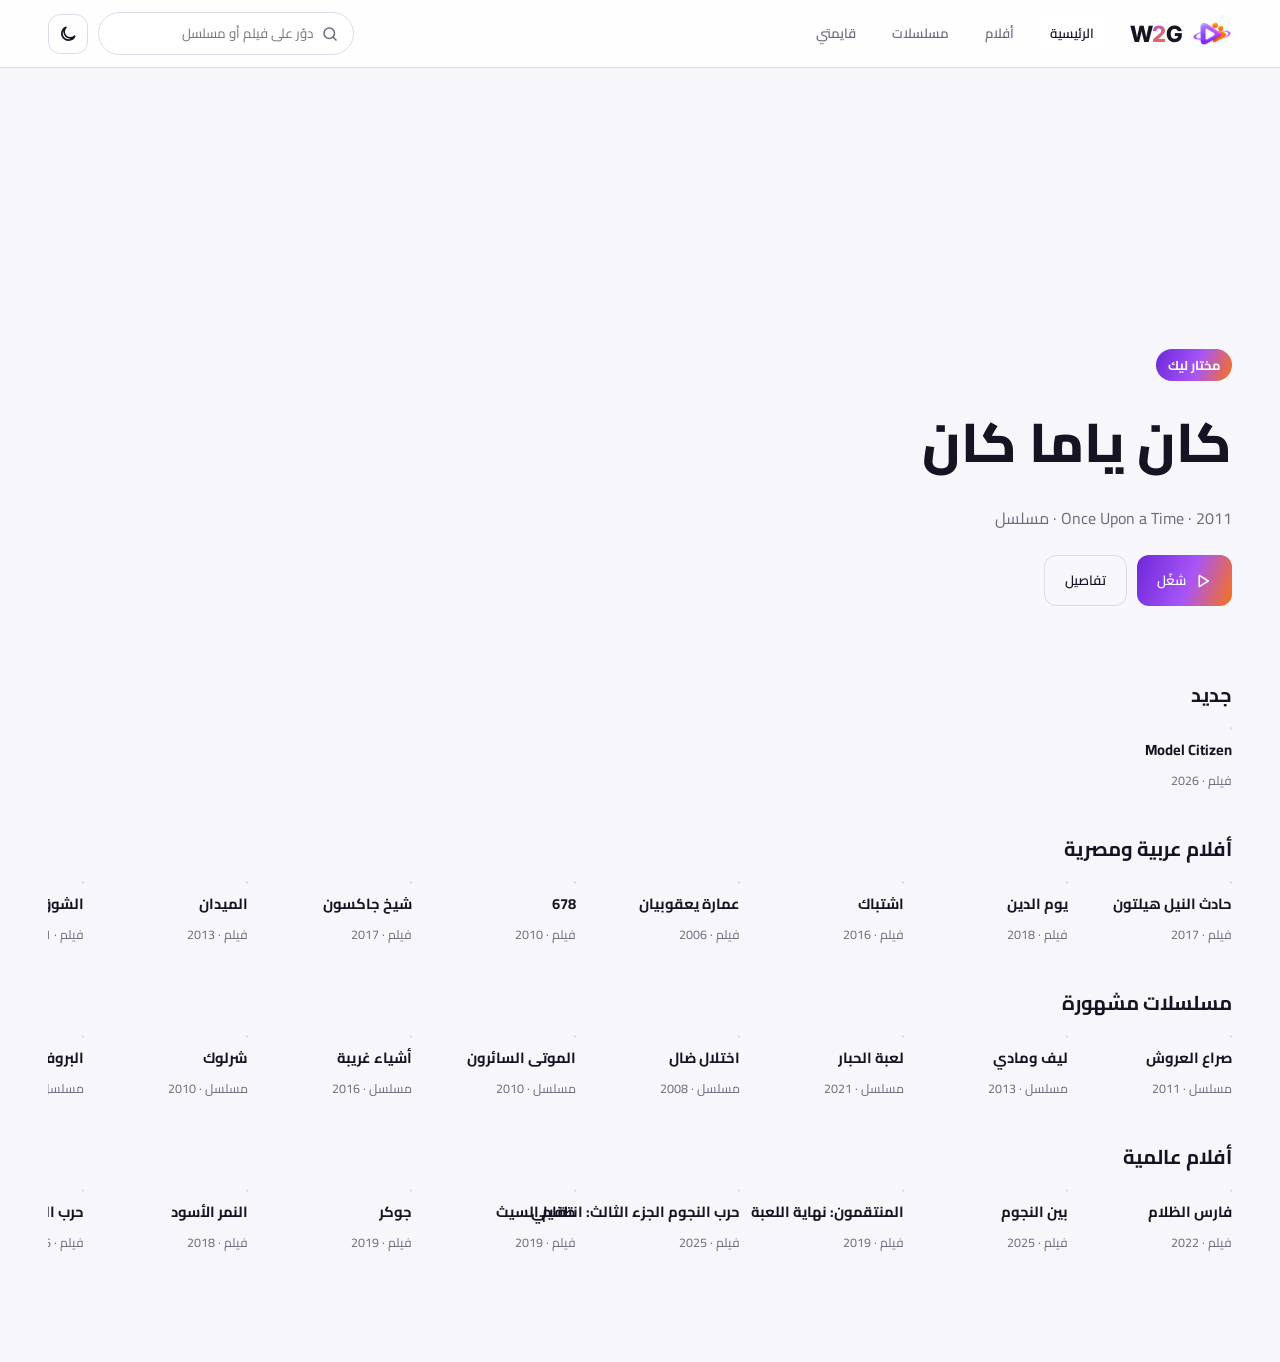
==== app/app.html @ 085d88de "first commit" ====
<!DOCTYPE html>
<html lang="ar" dir="rtl">
<head>
<meta charset="UTF-8">
<meta name="viewport" content="width=device-width, initial-scale=1.0">
<title>W2G - أفلام ومسلسلات</title>
<link rel="icon" href="../img/favicon-32.png" type="image/png" sizes="32x32"><link rel="icon" href="../img/favicon.ico"><link rel="apple-touch-icon" href="../img/favicon-180.png">
<link rel="stylesheet" href="../one.css">
<link rel="stylesheet" href="app.css">
<script src="../config.js"></script>
<script src="../one.js"></script>
</head>
<body>
<header class="topbar app-top">
<a class="brand" href="../index.html"><img src="../img/logo.png" alt="W2G"><div><div class="brand-name">W<span>2</span>G</div></div></a>
<nav class="tabs" id="tabs">
<button data-tab="home" class="active">الرئيسية</button>
<button data-tab="movies">أفلام</button>
<button data-tab="series">مسلسلات</button>
<button data-tab="list">قايمتي</button>
</nav>
<div class="top-act">
<label class="search"><i class="ico ico-search"></i><input id="q" placeholder="دوّر على فيلم أو مسلسل" autocomplete="off"></label>
<button class="theme-btn"></button>
</div>
</header>
<main id="view"></main>
<nav class="bottom-tabs" id="btabs">
<button data-tab="home" class="active"><i class="ico ico-home"></i>الرئيسية</button>
<button data-tab="movies"><i class="ico ico-play"></i>أفلام</button>
<button data-tab="series"><i class="ico ico-room"></i>مسلسلات</button>
<button data-tab="list"><i class="ico ico-heart"></i>قايمتي</button>
</nav>
<div class="modal" id="modal" hidden><div class="modal-bg" data-close></div><div class="sheet" id="sheet"></div></div>
<script src="../core/catalog.js"></script>
<script src="app.js"></script>
</body>
</html>
---- one.css ----
@import url("https://fonts.googleapis.com/css2?family=Cairo:wght@400;500;600;700;800&family=Inter:wght@400;500;600;700&display=swap");
:root{color-scheme:dark;--bg:#090911;--bg2:#11111f;--card:#191929;--line:#29293b;--text:#f8f7fc;--muted:#a5a3b5;--accent:#8b5cf6;--accent2:#f97316;--pink:#ec4899;--cyan:#06b6d4;--danger:#ec4899;--ok:#06b6d4;--grad:linear-gradient(110deg,#6d28d9 0%,#a855f7 55%,#f97316 100%);--on-grad:#fff;--radius:20px;--r-sm:8px;--r-md:12px;--fast:140ms;--ease:cubic-bezier(.2,.8,.2,1);--shadow:0 16px 40px -20px rgba(0,0,0,.7);--glass:rgba(9,9,17,.82);--thumb:radial-gradient(circle at 50% 30%,#22223a,#11111f);--hover:#3b3b58;--glow:radial-gradient(circle at 50% 40%,#24164a,var(--bg) 60%)}
[data-theme="light"]{color-scheme:light;--bg:#f7f6fb;--bg2:#ffffff;--card:#ffffff;--line:#ded9e9;--text:#171323;--muted:#6d687b;--danger:#e0347f;--shadow:0 12px 30px -18px rgba(30,20,70,.25);--glass:rgba(255,255,255,.88);--thumb:radial-gradient(circle at 50% 30%,#f4f1ff,#f0edf7);--hover:#c8bcf3;--glow:radial-gradient(circle at 50% 40%,#e7defe,var(--bg) 60%)}
html{transition:background .3s}
.theme-btn{width:40px;height:40px;border-radius:12px;border:1px solid var(--line);display:grid;place-items:center;color:var(--text)}
.theme-btn:hover{border-color:var(--accent)}
.theme-btn .ico{width:20px;height:20px}
*{box-sizing:border-box;margin:0;padding:0}
html,body{background:var(--bg);color:var(--text);font-family:"Cairo","Inter",Tahoma,sans-serif;min-height:100%}
a{color:inherit;text-decoration:none}
button{font-family:inherit;cursor:pointer;border:0;background:none;color:inherit}
input{font-family:inherit}
::-webkit-scrollbar{width:8px;height:8px}
::-webkit-scrollbar-thumb{background:var(--line);border-radius:8px}
::-webkit-scrollbar-track{background:transparent}
.brand{display:flex;align-items:center;gap:10px;font-weight:700;letter-spacing:.5px}
.brand img{width:60px;height:auto}
.brand-name{font-family:"Inter",sans-serif;font-size:1.4rem;font-weight:800;letter-spacing:-.5px;color:var(--text);direction:ltr}.brand-name span{background:linear-gradient(135deg,#a855f7,#f97316);-webkit-background-clip:text;background-clip:text;color:transparent}.brand img{object-fit:contain}
.brand small{display:block;font-size:.68rem;color:var(--muted);font-weight:400;letter-spacing:1px}
.btn{display:inline-flex;align-items:center;justify-content:center;gap:8px;padding:12px 20px;border-radius:var(--r-md);font-weight:600;transition:transform var(--fast) var(--ease),filter var(--fast),border-color var(--fast)}
.btn-primary{background:var(--grad);color:var(--on-grad)}
.btn-primary:hover{filter:brightness(1.1);transform:translateY(-1px)}
.btn-ghost{border:1px solid var(--accent);color:var(--text)}
.btn-ghost:hover{border-color:var(--accent)}
.spinner{width:34px;height:34px;border-radius:50%;border:3px solid rgba(255,255,255,.12);border-top-color:var(--accent);animation:spin .8s linear infinite}
@keyframes spin{to{transform:rotate(360deg)}}
.splash{display:grid;place-items:center;min-height:100vh;background:var(--glow)}
.splash-box{display:flex;flex-direction:column;align-items:center;gap:16px}
.splash-logo{width:110px;animation:pulse 1.4s ease-in-out infinite}
@keyframes pulse{50%{transform:scale(1.06)}}
.toast{position:fixed;bottom:24px;left:50%;transform:translateX(-50%) translateY(20px);background:var(--card);border:1px solid var(--line);padding:12px 20px;border-radius:12px;opacity:0;transition:.3s;z-index:999;box-shadow:var(--shadow);pointer-events:none}
.toast.show{opacity:1;transform:translateX(-50%) translateY(0)}

.ico{display:block;width:22px;height:22px;background:currentColor;-webkit-mask-repeat:no-repeat;mask-repeat:no-repeat;-webkit-mask-position:center;mask-position:center;-webkit-mask-size:contain;mask-size:contain}
.ico-home{-webkit-mask-image:url("img/icons/home.svg");mask-image:url("img/icons/home.svg")}.ico-heart{-webkit-mask-image:url("img/icons/heart.svg");mask-image:url("img/icons/heart.svg")}.ico-history{-webkit-mask-image:url("img/icons/history.svg");mask-image:url("img/icons/history.svg")}.ico-room{-webkit-mask-image:url("img/icons/room.svg");mask-image:url("img/icons/room.svg")}.ico-users{-webkit-mask-image:url("img/icons/users.svg");mask-image:url("img/icons/users.svg")}.ico-logout{-webkit-mask-image:url("img/icons/logout.svg");mask-image:url("img/icons/logout.svg")}.ico-live{-webkit-mask-image:url("img/icons/live.svg");mask-image:url("img/icons/live.svg")}.ico-play{-webkit-mask-image:url("img/icons/play.svg");mask-image:url("img/icons/play.svg")}.ico-pause{-webkit-mask-image:url("img/icons/pause.svg");mask-image:url("img/icons/pause.svg")}.ico-volume{-webkit-mask-image:url("img/icons/volume.svg");mask-image:url("img/icons/volume.svg")}.ico-mute{-webkit-mask-image:url("img/icons/mute.svg");mask-image:url("img/icons/mute.svg")}.ico-fullscreen{-webkit-mask-image:url("img/icons/fullscreen.svg");mask-image:url("img/icons/fullscreen.svg")}.ico-pip{-webkit-mask-image:url("img/icons/pip.svg");mask-image:url("img/icons/pip.svg")}.ico-reload{-webkit-mask-image:url("img/icons/reload.svg");mask-image:url("img/icons/reload.svg")}.ico-search{-webkit-mask-image:url("img/icons/search.svg");mask-image:url("img/icons/search.svg")}.ico-sun{-webkit-mask-image:url("img/icons/sun.svg");mask-image:url("img/icons/sun.svg")}.ico-moon{-webkit-mask-image:url("img/icons/moon.svg");mask-image:url("img/icons/moon.svg")}
@media (prefers-reduced-motion:reduce){*{animation:none!important;transition:none!important}}
:focus-visible{outline:2px solid var(--accent);outline-offset:2px}
.en,input[type=email]{font-family:"Inter","Cairo",sans-serif}
---- app/app.css ----
.topbar{position:sticky;top:0;z-index:20;display:flex;align-items:center;gap:20px;padding:12px clamp(16px,4vw,48px);background:var(--glass);backdrop-filter:blur(14px);border-bottom:1px solid var(--line)}
.topbar .brand img{width:40px}
.top-act{display:flex;align-items:center;gap:10px;margin-inline-start:auto}
.btn-primary{background:var(--grad);color:var(--on-grad)}
.btn-ghost{border:1px solid var(--line)}
.btn-ghost:hover{border-color:var(--accent)}
.btn.lg{padding:15px 28px;font-size:1.05rem}
.btn.sm{padding:6px 12px;font-size:.85rem}
.btn .ico{width:18px;height:18px}
.grad-t{background:var(--grad);-webkit-background-clip:text;background-clip:text;color:transparent}
/* landing */
.l-hero{position:relative;text-align:center;padding:clamp(48px,9vw,110px) 20px 40px;overflow:hidden}
.l-glow{position:absolute;inset:-20% -10% auto;height:120%;background:var(--glow);z-index:-1}
.l-hero h1{font-size:clamp(2rem,6vw,4rem);line-height:1.25;font-weight:800}
.l-hero p{max-width:620px;margin:20px auto 0;color:var(--muted);font-size:1.1rem;line-height:1.9}
.l-cta{display:flex;gap:12px;justify-content:center;flex-wrap:wrap;margin-top:32px}
.l-posters{display:flex;gap:14px;justify-content:center;margin-top:56px;mask-image:linear-gradient(90deg,transparent,#000 15%,#000 85%,transparent)}
.l-posters img{width:clamp(90px,11vw,150px);aspect-ratio:2/3;object-fit:cover;border-radius:14px;box-shadow:var(--shadow);transform:translateY(calc(sin(var(--i) * 1rad) * 18px));flex-shrink:0}
.l-feats{display:grid;grid-template-columns:repeat(auto-fit,minmax(220px,1fr));gap:16px;padding:40px clamp(16px,4vw,48px);max-width:1200px;margin:auto}
.feat{background:var(--card);border:1px solid var(--line);border-radius:var(--radius);padding:24px}
.feat .ico{width:30px;height:30px;color:var(--accent)}
.feat h3{margin:14px 0 8px}
.feat p{color:var(--muted);line-height:1.8}
.l-end{text-align:center;padding:60px 20px}
.l-end h2{font-size:2rem;margin-bottom:20px}
.foot{text-align:center;color:var(--muted);padding:30px;border-top:1px solid var(--line);font-size:.9rem}
/* app */
.tabs{display:flex;gap:4px}
.tabs button{padding:8px 16px;border-radius:999px;color:var(--muted);font-weight:600}
.tabs button.active,.tabs button:hover{color:var(--text);background:var(--card)}
.search{display:flex;align-items:center;gap:8px;background:var(--card);border:1px solid var(--line);border-radius:999px;padding:8px 14px}
.search .ico{width:18px;height:18px;color:var(--muted)}
.search input{background:none;border:0;outline:0;color:var(--text);width:200px}
#view{padding:0 clamp(16px,4vw,48px) 100px}
.hero{position:relative;margin:20px calc(-1 * clamp(16px,4vw,48px)) 10px;min-height:min(62vh,560px);display:flex;align-items:flex-end;background:linear-gradient(0deg,var(--bg) 2%,transparent 60%),linear-gradient(-90deg,var(--bg) 0%,transparent 65%),var(--img) center 22%/cover no-repeat}
.hero-in{padding:40px clamp(16px,4vw,48px);max-width:620px}
.hero h1{font-size:clamp(1.8rem,5vw,3.4rem);font-weight:800;margin:10px 0}
.hero p{color:var(--muted)}
.tag{display:inline-block;background:var(--grad);color:var(--on-grad);padding:4px 12px;border-radius:999px;font-size:.8rem;font-weight:700}
.hero-act{display:flex;gap:10px;margin-top:22px;flex-wrap:wrap}
.row{margin-top:30px}
.row h3,.page-h{font-size:1.25rem;margin-bottom:14px}
.page-h{margin-top:28px}
.track{display:flex;gap:14px;overflow-x:auto;padding-bottom:8px;scroll-snap-type:x mandatory}
.track .poster{width:150px;flex-shrink:0;scroll-snap-align:start}
.grid{display:grid;grid-template-columns:repeat(auto-fill,minmax(140px,1fr));gap:18px}
.poster{text-align:start;display:flex;flex-direction:column;gap:6px}
.p-img{position:relative;aspect-ratio:2/3;border-radius:14px;overflow:hidden;background:var(--thumb);border:1px solid var(--line);transition:transform var(--fast) var(--ease),border-color var(--fast)}
.p-img img{position:absolute;z-index:1;inset:0;width:100%;height:100%;object-fit:cover}
.p-ph{position:absolute;inset:0;display:grid;place-items:center;padding:10px;text-align:center;color:var(--muted);font-weight:700}
.poster:hover .p-img{transform:translateY(-4px);border-color:var(--accent)}
.poster strong{font-size:.92rem;overflow:hidden;text-overflow:ellipsis;white-space:nowrap}
.poster small{color:var(--muted);font-size:.78rem}
.empty{padding:50px 10px;text-align:center;color:var(--muted)}
.modal{position:fixed;inset:0;z-index:50;display:grid;place-items:center;padding:16px}
.modal[hidden]{display:none}
.modal-bg{position:absolute;inset:0;background:rgba(0,0,0,.72);backdrop-filter:blur(4px)}
.sheet{position:relative;width:min(1000px,100%);max-height:92vh;overflow:auto;background:var(--bg2);border:1px solid var(--line);border-radius:var(--radius);padding:20px;box-shadow:var(--shadow)}
.x{position:absolute;top:12px;inset-inline-end:12px;width:36px;height:36px;border-radius:50%;background:var(--card);z-index:2}
.det{display:grid;grid-template-columns:220px 1fr;gap:24px}
.det-p img{width:100%;border-radius:14px}
.det-b h2{font-size:1.7rem;margin-bottom:6px}
.det-b p{line-height:1.8;margin-top:8px}
.muted{color:var(--muted)}
.ep{display:flex;gap:12px;margin-top:16px}
.ep label{display:flex;flex-direction:column;gap:4px;color:var(--muted);font-size:.85rem}
.ep input{width:90px;padding:8px;border-radius:10px;border:1px solid var(--line);background:var(--card);color:var(--text)}
.pl-head{display:flex;align-items:center;gap:12px;flex-wrap:wrap;margin:0 0 12px;padding-inline-end:40px}
.pl-head span{color:var(--muted)}
.pl-box{aspect-ratio:16/9;max-height:76vh;width:100%;background:#000;border-radius:14px;overflow:hidden}
.pl-box iframe{width:100%;height:100%;border:0}
.pl-box.msg{display:grid;place-items:center;color:var(--muted);padding:20px;text-align:center}
.bottom-tabs{display:none}
@media (max-width:860px){
.tabs{display:none}
.search input{width:120px}
.topbar .brand small{display:none}
.bottom-tabs{display:flex;position:fixed;bottom:0;inset-inline:0;z-index:30;background:var(--glass);backdrop-filter:blur(14px);border-top:1px solid var(--line)}
.bottom-tabs button{flex:1;display:flex;flex-direction:column;align-items:center;gap:3px;padding:9px 0;font-size:.72rem;color:var(--muted)}
.bottom-tabs button.active{color:var(--accent)}
.bottom-tabs .ico{width:20px;height:20px}
.det{grid-template-columns:1fr}
.det-p img{max-width:200px}
.track .poster{width:120px}
.grid{grid-template-columns:repeat(auto-fill,minmax(110px,1fr));gap:12px}
}
@media (max-width:480px){.landing .top-act .btn{padding:9px 14px}.app-top .search input{width:80px}.app-top{gap:10px}}
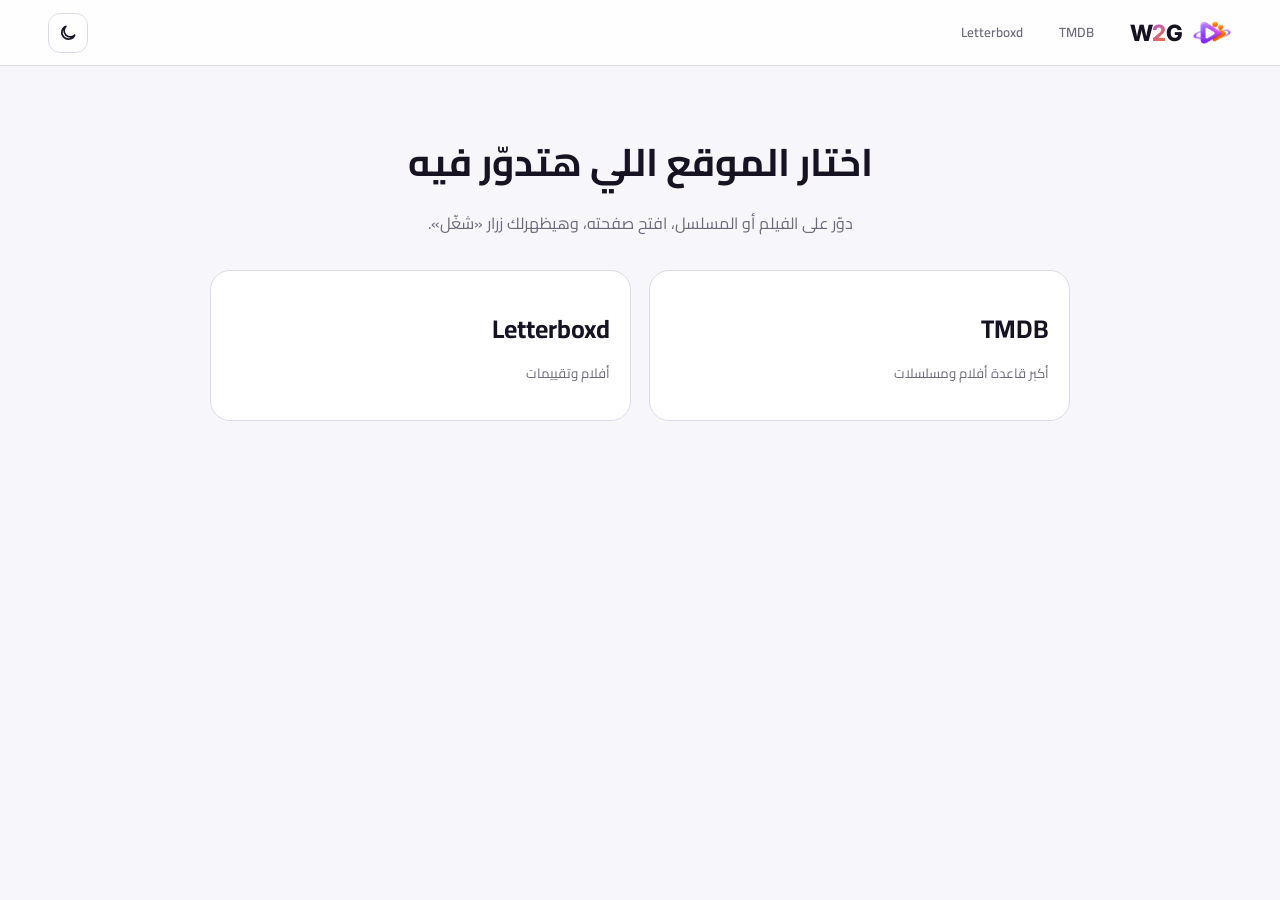
==== commit 7a07339d: "3" ====
--- a/app/app.html
+++ b/app/app.html
@@ -13,26 +13,25 @@
 <body>
 <header class="topbar app-top">
 <a class="brand" href="../index.html"><img src="../img/logo.png" alt="W2G"><div><div class="brand-name">W<span>2</span>G</div></div></a>
-<nav class="tabs" id="tabs">
-<button data-tab="home" class="active">الرئيسية</button>
-<button data-tab="movies">أفلام</button>
-<button data-tab="series">مسلسلات</button>
-<button data-tab="list">قايمتي</button>
-</nav>
-<div class="top-act">
-<label class="search"><i class="ico ico-search"></i><input id="q" placeholder="دوّر على فيلم أو مسلسل" autocomplete="off"></label>
-<button class="theme-btn"></button>
+<nav class="tabs" id="sites"><button data-site="tmdb">TMDB</button><button data-site="lb">Letterboxd</button></nav>
+<div class="top-act"><button class="theme-btn"></button></div>
+</header>
+<main id="view">
+<section class="pick" id="pick">
+<h1>اختار الموقع اللي هتدوّر فيه</h1>
+<p>دوّر على الفيلم أو المسلسل، افتح صفحته، وهيظهرلك زرار «شغّل».</p>
+<div class="pick-grid">
+<button class="pick-card" data-site="tmdb"><strong>TMDB</strong><span>أكبر قاعدة أفلام ومسلسلات</span></button>
+<button class="pick-card" data-site="lb"><strong>Letterboxd</strong><span>أفلام وتقييمات</span></button>
 </div>
-</header>
-<main id="view"></main>
-<nav class="bottom-tabs" id="btabs">
-<button data-tab="home" class="active"><i class="ico ico-home"></i>الرئيسية</button>
-<button data-tab="movies"><i class="ico ico-play"></i>أفلام</button>
-<button data-tab="series"><i class="ico ico-room"></i>مسلسلات</button>
-<button data-tab="list"><i class="ico ico-heart"></i>قايمتي</button>
-</nav>
+</section>
+<div class="browser" id="browser" hidden><iframe id="site" title="موقع الأفلام" referrerpolicy="no-referrer"></iframe></div>
+</main>
+<div class="fab-wrap" id="fab" hidden>
+<div class="fab-ep" id="ep" hidden><label>الموسم<input id="dS" type="number" min="1" value="1"></label><label>الحلقة<input id="dE" type="number" min="1" value="1"></label></div>
+<button class="fab" id="playBtn"><i class="ico ico-play"></i><span>شغّل</span></button>
+</div>
 <div class="modal" id="modal" hidden><div class="modal-bg" data-close></div><div class="sheet" id="sheet"></div></div>
-<script src="../core/catalog.js"></script>
 <script src="app.js"></script>
 </body>
 </html>
--- a/app/app.css
+++ b/app/app.css
@@ -8,7 +8,7 @@
 .btn.sm{padding:6px 12px;font-size:.85rem}
 .btn .ico{width:18px;height:18px}
 .grad-t{background:var(--grad);-webkit-background-clip:text;background-clip:text;color:transparent}
-/* landing */
+
 .l-hero{position:relative;text-align:center;padding:clamp(48px,9vw,110px) 20px 40px;overflow:hidden}
 .l-glow{position:absolute;inset:-20% -10% auto;height:120%;background:var(--glow);z-index:-1}
 .l-hero h1{font-size:clamp(2rem,6vw,4rem);line-height:1.25;font-weight:800}
@@ -24,7 +24,7 @@
 .l-end{text-align:center;padding:60px 20px}
 .l-end h2{font-size:2rem;margin-bottom:20px}
 .foot{text-align:center;color:var(--muted);padding:30px;border-top:1px solid var(--line);font-size:.9rem}
-/* app */
+
 .tabs{display:flex;gap:4px}
 .tabs button{padding:8px 16px;border-radius:999px;color:var(--muted);font-weight:600}
 .tabs button.active,.tabs button:hover{color:var(--text);background:var(--card)}
@@ -85,3 +85,12 @@
 .grid{grid-template-columns:repeat(auto-fill,minmax(110px,1fr));gap:12px}
 }
 @media (max-width:480px){.landing .top-act .btn{padding:9px 14px}.app-top .search input{width:80px}.app-top{gap:10px}}
+.fab{position:sticky;bottom:8px;margin:16px 0 0 auto;display:flex;align-items:center;gap:8px;padding:14px 28px;border:0;border-radius:999px;background:linear-gradient(135deg,var(--brand,#8B5CF6),#F97316);color:#fff;font:inherit;font-weight:700;font-size:1.05rem;cursor:pointer;box-shadow:0 10px 30px rgba(139,92,246,.45);z-index:5}.fab:hover{transform:translateY(-2px)}
+.pick{max-width:900px;margin:0 auto;padding:60px 20px;text-align:center}.pick h1{font-size:clamp(1.6rem,4vw,2.4rem);margin:0 0 10px}.pick p{color:var(--muted);margin:0 0 32px}
+.pick-grid{display:grid;grid-template-columns:repeat(auto-fit,minmax(240px,1fr));gap:18px}
+.pick-card{display:flex;flex-direction:column;gap:8px;padding:34px 20px;border-radius:var(--radius);background:var(--card);border:1px solid var(--line);cursor:pointer;transition:transform .2s,border-color .2s}.pick-card:hover{transform:translateY(-3px);border-color:var(--accent)}.pick-card strong{font-size:1.6rem}.pick-card span{color:var(--muted)}
+.browser{position:fixed;top:var(--top-h,64px);left:0;right:0;bottom:0}.browser iframe{width:100%;height:100%;border:0;background:#fff}
+@media(max-width:820px){.browser{bottom:0}}
+.fab-wrap{position:fixed;bottom:22px;left:50%;transform:translateX(-50%);z-index:40;display:flex;align-items:center;gap:10px;flex-wrap:wrap;justify-content:center}.fab-wrap[hidden]{display:none}
+.fab-wrap .fab{position:static;margin:0}
+.fab-ep{display:flex;gap:8px;background:var(--bg2);border:1px solid var(--line);border-radius:999px;padding:6px 12px}.fab-ep[hidden]{display:none}.fab-ep label{display:flex;align-items:center;gap:6px;font-size:.9rem}.fab-ep input{width:56px;padding:6px;border-radius:8px;border:1px solid var(--line);background:var(--card);color:var(--text)}
